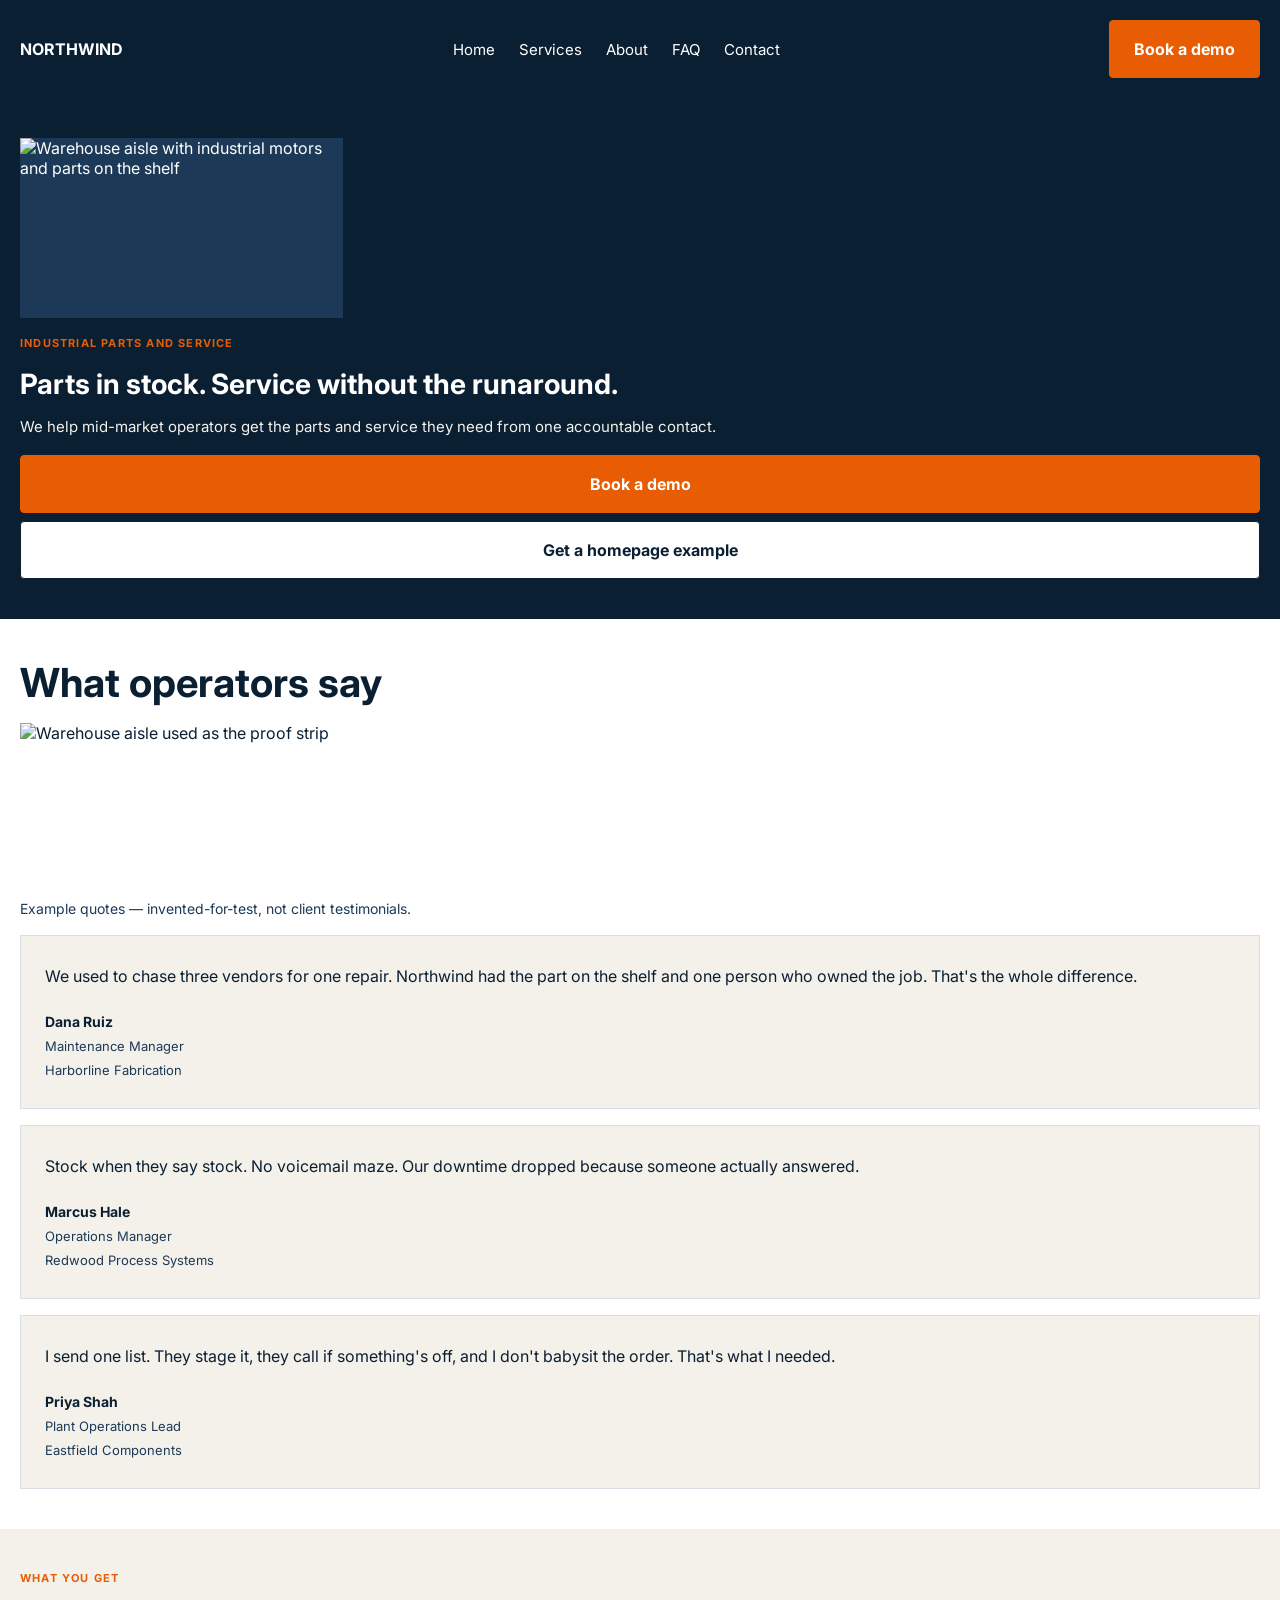
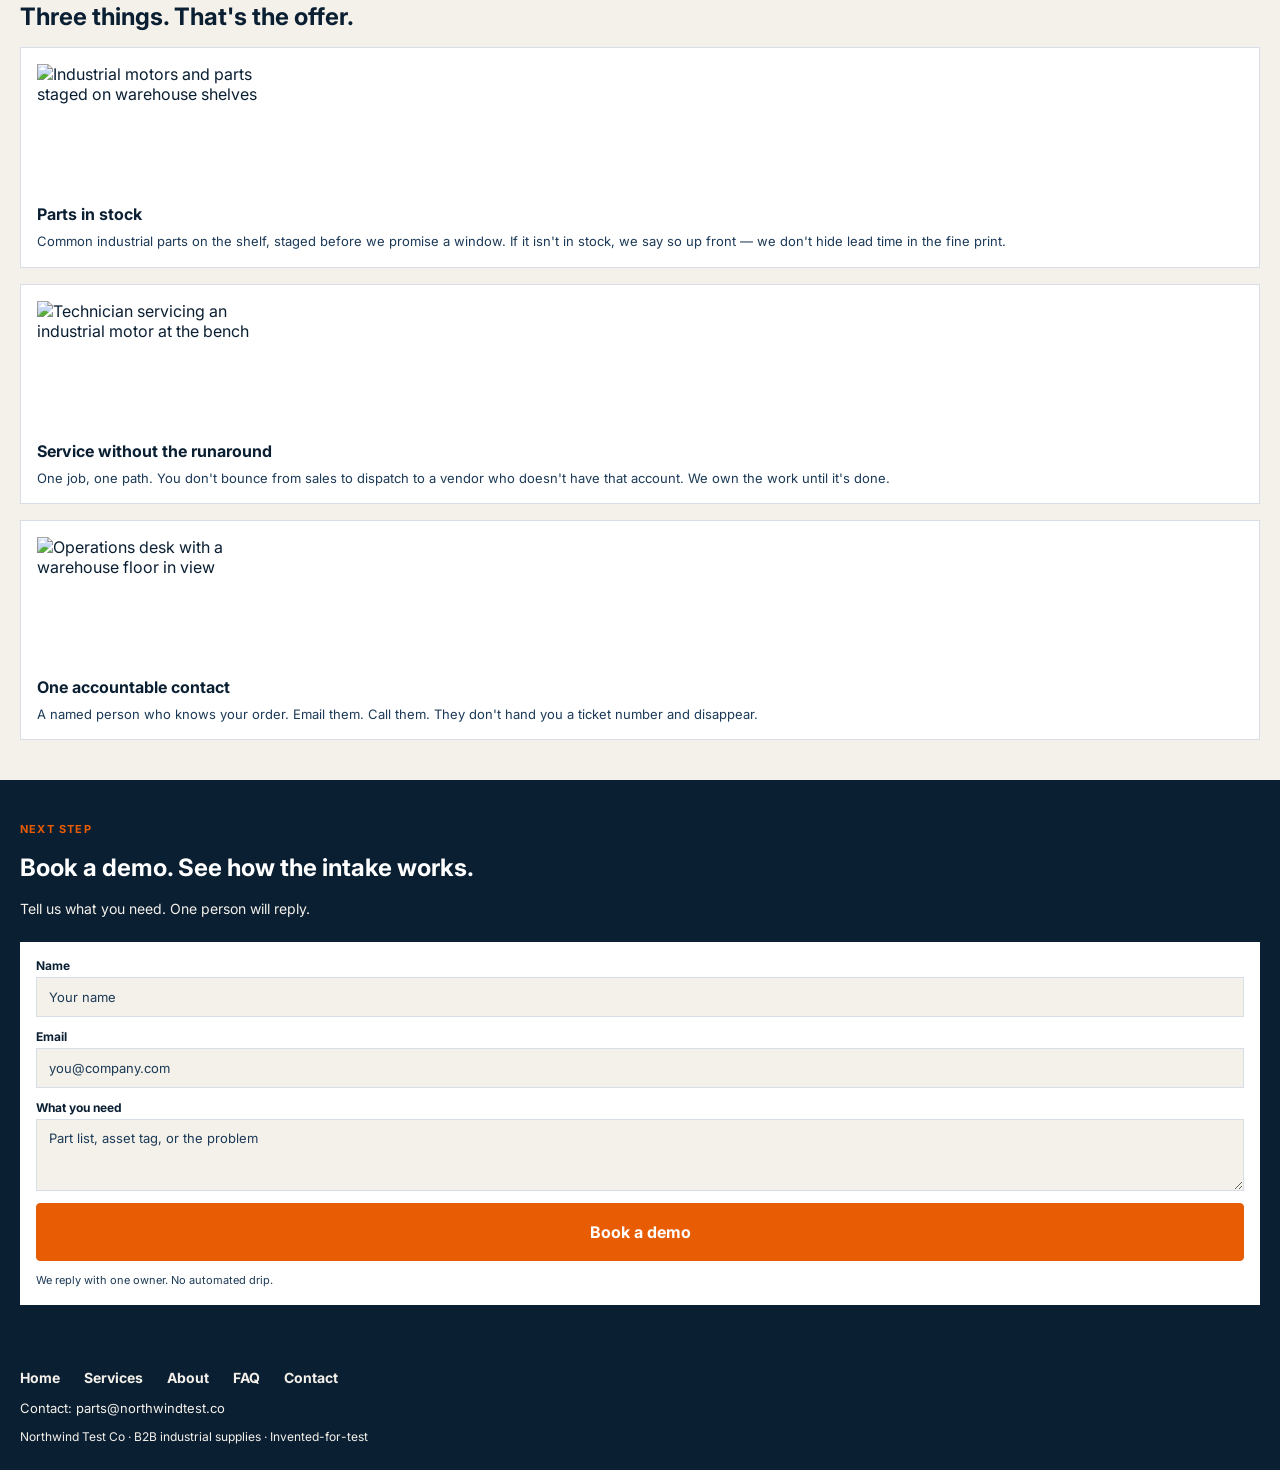
==== index.html @ a819d561 "Add Home preview page (Process unmapped/skipped)" ====
<!DOCTYPE html>
<html lang="en">
<head>
  <meta charset="utf-8">
  <meta name="viewport" content="width=device-width, initial-scale=1">
  <title>Northwind Test Co — Home</title>
  <link rel="preconnect" href="https://fonts.googleapis.com">
  <link rel="preconnect" href="https://fonts.gstatic.com" crossorigin>
  <link href="https://fonts.googleapis.com/css2?family=Inter:wght@400;700&display=swap" rel="stylesheet">
  <link rel="stylesheet" href="northwind.css">
  <link rel="stylesheet" href="ntc-unmapped.css">
</head>
<body>
<main class="ntc-page ntc-page--home" data-build-manifest="1440,768,375" data-ntc-page="home">
  <header class="tcm-nav" data-tcm-widget="tcm-nav">
    <div class="tcm-nav__inner">
      <a class="tcm-nav__wordmark" href="index.html">NORTHWIND</a>
      <nav class="tcm-nav__links" aria-label="Primary">
        <a href="index.html">Home</a>
        <a href="services.html">Services</a>
        <a href="about.html">About</a>
        <a href="faq.html">FAQ</a>
        <a href="contact.html">Contact</a>
      </nav>
      <a class="tcm-btn tcm-btn--primary" href="contact.html">Book a demo</a>
    </div>
  </header>
  <section class="tcm-hero" data-tcm-widget="tcm-hero" id="tcm-hero">
    <div class="tcm-hero__inner">
      <div class="tcm-hero__copy-col">
        <p class="tcm-eyebrow">INDUSTRIAL PARTS AND SERVICE</p>
        <h1 class="tcm-hero__heading">Parts in stock. Service without the runaround.</h1>
        <p class="tcm-hero__copy">We help mid-market operators get the parts and service they need from one accountable contact.</p>
        <div class="tcm-hero__ctas">
          <a class="tcm-btn tcm-btn--primary" href="contact.html">Book a demo</a>
          <a class="tcm-btn tcm-btn--secondary" href="index.html">Get a homepage example</a>
        </div>
      </div>
      <figure class="tcm-hero__media">
        <img src="images/hero-warehouse.png" alt="Warehouse aisle with industrial motors and parts on the shelf" width="520" height="320">
      </figure>
    </div>
  </section>
  <section class="tcm-about" data-tcm-widget="tcm-about" id="tcm-about">
    <div class="tcm-about__inner">
      <h2 class="tcm-about__heading">What operators say</h2>
      <figure class="tcm-about__photo">
        <img src="images/hero-warehouse.png" alt="Warehouse aisle used as the proof strip" width="400" height="160">
      </figure>
      <p class="tcm-about__sub">Example quotes — invented-for-test, not client testimonials.</p>
      <div class="tcm-about__cards">
        <figure class="tcm-card tcm-about__card">
          <blockquote class="tcm-about__quote">We used to chase three vendors for one repair. Northwind had the part on the shelf and one person who owned the job. That's the whole difference.</blockquote>
          <figcaption class="tcm-about__meta">
            <p class="tcm-about__name">Dana Ruiz</p>
            <p class="tcm-about__role">Maintenance Manager</p>
            <p class="tcm-about__company">Harborline Fabrication</p>
          </figcaption>
        </figure>
        <figure class="tcm-card tcm-about__card">
          <blockquote class="tcm-about__quote">Stock when they say stock. No voicemail maze. Our downtime dropped because someone actually answered.</blockquote>
          <figcaption class="tcm-about__meta">
            <p class="tcm-about__name">Marcus Hale</p>
            <p class="tcm-about__role">Operations Manager</p>
            <p class="tcm-about__company">Redwood Process Systems</p>
          </figcaption>
        </figure>
        <figure class="tcm-card tcm-about__card">
          <blockquote class="tcm-about__quote">I send one list. They stage it, they call if something's off, and I don't babysit the order. That's what I needed.</blockquote>
          <figcaption class="tcm-about__meta">
            <p class="tcm-about__name">Priya Shah</p>
            <p class="tcm-about__role">Plant Operations Lead</p>
            <p class="tcm-about__company">Eastfield Components</p>
          </figcaption>
        </figure>
      </div>
    </div>
  </section>
  <section class="tcm-assets" data-tcm-widget="tcm-assets" id="tcm-assets">
    <div class="tcm-assets__inner">
      <p class="tcm-eyebrow">WHAT YOU GET</p>
      <h2 class="tcm-assets__heading">Three things. That's the offer.</h2>
      <div class="tcm-assets__cards">
        <article class="tcm-card tcm-assets__card">
          <figure class="tcm-assets__photo">
            <img src="images/parts-stock.png" alt="Industrial motors and parts staged on warehouse shelves" width="220" height="132">
          </figure>
          <h3 class="tcm-assets__title">Parts in stock</h3>
          <p class="tcm-assets__body">Common industrial parts on the shelf, staged before we promise a window. If it isn't in stock, we say so up front — we don't hide lead time in the fine print.</p>
        </article>
        <article class="tcm-card tcm-assets__card">
          <figure class="tcm-assets__photo">
            <img src="images/service-bench.png" alt="Technician servicing an industrial motor at the bench" width="220" height="132">
          </figure>
          <h3 class="tcm-assets__title">Service without the runaround</h3>
          <p class="tcm-assets__body">One job, one path. You don't bounce from sales to dispatch to a vendor who doesn't have that account. We own the work until it's done.</p>
        </article>
        <article class="tcm-card tcm-assets__card">
          <figure class="tcm-assets__photo">
            <img src="images/accountable-desk.png" alt="Operations desk with a warehouse floor in view" width="220" height="132">
          </figure>
          <h3 class="tcm-assets__title">One accountable contact</h3>
          <p class="tcm-assets__body">A named person who knows your order. Email them. Call them. They don't hand you a ticket number and disappear.</p>
        </article>
      </div>
    </div>
  </section>
  <section class="tcm-cta" data-tcm-widget="tcm-cta" id="tcm-cta">
    <div class="tcm-cta__inner">
      <div class="tcm-cta__copy">
        <p class="tcm-eyebrow">NEXT STEP</p>
        <h2 class="tcm-cta__heading">Book a demo. See how the intake works.</h2>
        <p class="tcm-cta__sub">Tell us what you need. One person will reply.</p>
      </div>
      <form class="tcm-cta__form" action="#" method="post" onsubmit="return false;">
        <label class="tcm-field">
          <span class="tcm-field__label">Name</span>
          <input class="tcm-field__input" type="text" name="name" placeholder="Your name" autocomplete="name">
        </label>
        <label class="tcm-field">
          <span class="tcm-field__label">Email</span>
          <input class="tcm-field__input" type="email" name="email" placeholder="you@company.com" autocomplete="email">
        </label>
        <label class="tcm-field">
          <span class="tcm-field__label">What you need</span>
          <textarea class="tcm-field__input tcm-field__input--area" name="need" placeholder="Part list, asset tag, or the problem" rows="3"></textarea>
        </label>
        <button class="tcm-btn tcm-btn--primary tcm-btn--block" type="submit">Book a demo</button>
        <p class="tcm-cta__note">We reply with one owner. No automated drip.</p>
      </form>
    </div>
  </section>
  <footer class="tcm-footer" data-tcm-widget="tcm-footer">
    <nav class="tcm-footer__links" aria-label="Footer">
      <a href="index.html">Home</a>
      <a href="services.html">Services</a>
      <a href="about.html">About</a>
      <a href="faq.html">FAQ</a>
      <a href="contact.html">Contact</a>
    </nav>
    <p class="tcm-footer__email">Contact: <a href="mailto:parts@northwindtest.co">parts@northwindtest.co</a></p>
    <p class="tcm-footer__copy">Northwind Test Co · B2B industrial supplies · Invented-for-test</p>
  </footer>
</main>
<script src="lead-raster-loader.js"></script>
</body>
</html>
---- northwind.css ----
/* Northwind Test Co — tokens from Lead.NorthwindTestCo build-spec.json */
:root {
  --nw-ink: #0b1f33;
  --nw-steel: #1c3a57;
  --nw-paper: #f4f1ea;
  --nw-safety: #e85d04;
  --nw-signal: #f6c445;
  --nw-fog: #d7dee6;
  --nw-success: #2a6f4e;
  --nw-white: #ffffff;
  --nw-section-pad-y: 40px;
  --nw-section-pad-x: 20px;
  --nw-card-pad: 24px;
  --nw-stack: 16px;
  --nw-font: Inter, system-ui, -apple-system, sans-serif;
  --nw-radius: 4px;
}

*,
*::before,
*::after {
  box-sizing: border-box;
}

html {
  scroll-behavior: smooth;
}

body {
  margin: 0;
  font-family: var(--nw-font);
  color: var(--nw-ink);
  background: var(--nw-white);
  -webkit-font-smoothing: antialiased;
}

img {
  max-width: 100%;
  height: auto;
}

a {
  color: inherit;
  text-decoration: none;
}

p,
h1,
h2,
h3,
blockquote,
figure {
  margin: 0;
}

.ntc-home {
  width: 100%;
}

.tcm-eyebrow {
  font-weight: 700;
  font-size: 11px;
  line-height: 18px;
  letter-spacing: 1.2px;
  text-transform: uppercase;
  color: var(--nw-safety);
}

.tcm-btn {
  display: inline-flex;
  align-items: center;
  justify-content: center;
  padding: 18px 24px;
  border-radius: var(--nw-radius);
  font-weight: 700;
  font-size: 16px;
  line-height: 20px;
  border: 1px solid transparent;
  cursor: pointer;
  font-family: inherit;
  background: none;
}

.tcm-btn--primary {
  background: var(--nw-safety);
  color: var(--nw-white);
  border-color: var(--nw-safety);
}

.tcm-btn--secondary {
  background: var(--nw-white);
  color: var(--nw-ink);
  border-color: var(--nw-ink);
}

.tcm-btn--block {
  width: 100%;
}

.tcm-card {
  background: var(--nw-white);
  border: 1px solid var(--nw-fog);
}

.tcm-nav {
  background: var(--nw-ink);
  color: var(--nw-white);
}

.tcm-nav__inner {
  display: flex;
  flex-wrap: wrap;
  align-items: center;
  justify-content: space-between;
  gap: 16px;
  padding: 20px;
  min-height: 80px;
}

.tcm-nav__wordmark {
  font-weight: 700;
  font-size: 16px;
  line-height: 20px;
  color: var(--nw-white);
  white-space: nowrap;
}

.tcm-nav__links {
  display: flex;
  flex-wrap: wrap;
  align-items: center;
  gap: 8px 24px;
  font-size: 15px;
  line-height: 19px;
}

.tcm-nav__links a {
  color: inherit;
}

.tcm-hero {
  background: var(--nw-ink);
  color: var(--nw-white);
}

.tcm-hero__inner {
  display: flex;
  flex-direction: column-reverse;
  align-items: flex-start;
  gap: var(--nw-stack);
  padding: 40px 20px;
}

.tcm-hero__copy-col {
  display: flex;
  flex-direction: column;
  align-items: flex-start;
  gap: var(--nw-stack);
  width: 100%;
  min-width: 0;
}

.tcm-hero__media {
  width: 100%;
  height: 180px;
  flex-shrink: 0;
  overflow: hidden;
  background: var(--nw-steel);
}

.tcm-hero__media img {
  display: block;
  width: 100%;
  height: 100%;
  object-fit: cover;
  object-position: center;
}

.tcm-hero__heading {
  font-weight: 700;
  font-size: 28px;
  line-height: 1.15;
  color: var(--nw-white);
}

.tcm-hero__copy {
  font-size: 15px;
  line-height: 1.5;
  color: var(--nw-paper);
}

.tcm-hero__ctas {
  display: flex;
  flex-direction: column;
  gap: 8px;
  width: 100%;
}

.tcm-hero__ctas .tcm-btn {
  width: 100%;
}

.tcm-about {
  background: var(--nw-white);
}

.tcm-about__inner {
  display: flex;
  flex-direction: column;
  align-items: flex-start;
  gap: var(--nw-stack);
  padding: 40px 20px;
}

.tcm-about__heading {
  font-weight: 700;
  font-size: 32px;
  line-height: 1.2;
  color: var(--nw-ink);
}

.tcm-about__photo {
  width: 100%;
  max-width: 400px;
  height: 160px;
  overflow: hidden;
  flex-shrink: 0;
}

.tcm-about__photo img {
  display: block;
  width: 100%;
  height: 100%;
  object-fit: cover;
  object-position: center;
}

.tcm-about__sub {
  font-size: 14px;
  line-height: 20px;
  color: var(--nw-steel);
}

.tcm-about__cards {
  display: flex;
  flex-direction: column;
  gap: 16px;
  width: 100%;
}

.tcm-about__card {
  display: flex;
  flex-direction: column;
  gap: 24px;
  padding: 28px 24px;
  background: var(--nw-paper);
}

.tcm-about__quote {
  font-size: 16px;
  line-height: 24px;
  color: var(--nw-ink);
}

.tcm-about__meta {
  display: flex;
  flex-direction: column;
  gap: 4px;
}

.tcm-about__name {
  font-weight: 700;
  font-size: 14px;
  line-height: 20px;
  color: var(--nw-ink);
}

.tcm-about__role,
.tcm-about__company {
  font-size: 13px;
  line-height: 20px;
  color: var(--nw-steel);
}

.tcm-assets {
  background: var(--nw-paper);
}

.tcm-assets__inner {
  display: flex;
  flex-direction: column;
  align-items: flex-start;
  gap: var(--nw-stack);
  padding: 40px 20px;
}

.tcm-assets__heading {
  font-weight: 700;
  font-size: 24px;
  line-height: 1.2;
  color: var(--nw-ink);
}

.tcm-assets__cards {
  display: flex;
  flex-direction: column;
  gap: 16px;
  width: 100%;
}

.tcm-assets__card {
  display: flex;
  flex-direction: column;
  gap: 8px;
  padding: 16px;
  background: var(--nw-white);
}

.tcm-assets__photo {
  width: 220px;
  max-width: 100%;
  height: 132px;
  overflow: hidden;
  flex-shrink: 0;
}

.tcm-assets__photo img {
  display: block;
  width: 100%;
  height: 100%;
  object-fit: cover;
  object-position: center;
}

.tcm-assets__title {
  font-weight: 700;
  font-size: 16px;
  line-height: 1.25;
  color: var(--nw-ink);
}

.tcm-assets__body {
  font-size: 13px;
  line-height: 1.4;
  color: var(--nw-steel);
}

.tcm-cta {
  background: var(--nw-ink);
  color: var(--nw-white);
}

.tcm-cta__inner {
  display: flex;
  flex-direction: column;
  gap: 24px;
  padding: 40px 20px;
}

.tcm-cta__copy {
  display: flex;
  flex-direction: column;
  gap: var(--nw-stack);
}

.tcm-cta__heading {
  font-weight: 700;
  font-size: 24px;
  line-height: 1.2;
  color: var(--nw-white);
}

.tcm-cta__sub {
  font-size: 14px;
  line-height: 1.4;
  color: var(--nw-paper);
}

.tcm-cta__form {
  display: flex;
  flex-direction: column;
  gap: 12px;
  background: var(--nw-white);
  padding: 16px;
  color: var(--nw-ink);
}

.tcm-field {
  display: flex;
  flex-direction: column;
  gap: 4px;
}

.tcm-field__label {
  font-weight: 700;
  font-size: 12px;
  color: var(--nw-ink);
}

.tcm-field__input {
  width: 100%;
  height: 40px;
  padding: 10px 12px;
  border: 1px solid var(--nw-fog);
  background: var(--nw-paper);
  color: var(--nw-ink);
  font-family: inherit;
  font-size: 13px;
}

.tcm-field__input--area {
  height: 72px;
  resize: vertical;
}

.tcm-field__input::placeholder {
  color: var(--nw-steel);
}

.tcm-cta__note {
  font-size: 11px;
  line-height: 1.4;
  color: var(--nw-steel);
}

.tcm-footer {
  background: var(--nw-ink);
  display: flex;
  flex-direction: column;
  align-items: flex-start;
  gap: 12px;
  padding: 24px 20px;
}

.tcm-footer__links {
  display: flex;
  flex-wrap: wrap;
  gap: 8px 24px;
  font-size: 14px;
  line-height: 18px;
  font-weight: 700;
}

.tcm-footer__links a,
.tcm-footer__email a {
  color: var(--nw-paper);
}

.tcm-footer__email {
  font-size: 13px;
  line-height: 18px;
  color: var(--nw-paper);
}

.tcm-footer__copy {
  font-size: 12px;
  line-height: 1.4;
  color: var(--nw-paper);
}

@media (min-width: 768px) {
  .tcm-about__heading {
    font-size: 40px;
    line-height: 48px;
  }

  .tcm-hero__ctas .tcm-btn,
  .tcm-nav .tcm-btn {
    width: auto;
  }

  .tcm-hero__media {
    max-width: 323px;
  }
}

@media (min-width: 1440px) {
  .tcm-nav {
    background: var(--nw-white);
    color: var(--nw-ink);
  }

  .tcm-nav__inner {
    display: grid;
    grid-template-columns: 1fr auto 1fr;
    align-items: center;
    padding: 20px 80px;
  }

  .tcm-nav__wordmark {
    color: var(--nw-ink);
  }

  .tcm-nav__links {
    justify-content: center;
  }

  .tcm-nav__inner > .tcm-btn {
    justify-self: end;
  }

  .tcm-footer {
    padding: 24px 80px;
  }

  .tcm-hero {
    background: var(--nw-white);
    color: var(--nw-ink);
  }

  .tcm-hero__inner {
    flex-direction: row;
    align-items: center;
    gap: 40px;
    padding: 48px 80px;
  }

  .tcm-hero__copy-col {
    flex: 1 1 0;
    width: auto;
  }

  .tcm-hero__media {
    width: 520px;
    max-width: 520px;
    height: 320px;
  }

  .tcm-eyebrow {
    font-size: 14px;
    letter-spacing: 2px;
  }

  .tcm-hero__heading {
    font-size: 48px;
    line-height: 55px;
    color: var(--nw-ink);
    max-width: 20ch;
  }

  .tcm-hero__copy {
    font-size: 18px;
    line-height: 26px;
    color: var(--nw-steel);
    max-width: 40em;
  }

  .tcm-hero__ctas {
    flex-direction: row;
    gap: 12px;
    width: auto;
  }

  .tcm-hero__ctas .tcm-btn {
    width: auto;
  }

  .tcm-about__inner {
    padding: 40px 80px;
    gap: 20px;
  }

  .tcm-about__cards {
    flex-direction: row;
    gap: 24px;
  }

  .tcm-about__card {
    flex: 1;
    background: var(--nw-white);
  }

  .tcm-assets__inner {
    padding: 80px;
    gap: 24px;
  }

  .tcm-assets__heading {
    font-size: 40px;
    line-height: 48px;
  }

  .tcm-assets__cards {
    flex-direction: row;
    gap: 40px;
  }

  .tcm-assets__card {
    flex: 1;
    gap: 20px;
    padding: 24px;
  }

  .tcm-assets__title {
    font-size: 22px;
  }

  .tcm-assets__body {
    font-size: 16px;
    line-height: 1.4;
  }

  .tcm-cta__inner {
    flex-direction: row;
    align-items: flex-start;
    gap: 64px;
    padding: 96px 80px;
  }

  .tcm-cta__copy,
  .tcm-cta__form {
    flex: 1;
    min-width: 0;
  }

  .tcm-cta__heading {
    font-size: 40px;
    line-height: 1.2;
  }

  .tcm-cta__sub {
    font-size: 18px;
  }

  .tcm-cta__form {
    padding: 32px;
    gap: 16px;
  }

  .tcm-field {
    gap: 6px;
  }

  .tcm-field__label {
    font-size: 13px;
  }

  .tcm-field__input {
    height: 44px;
    padding: 12px;
    font-size: 15px;
  }

  .tcm-field__input--area {
    height: 88px;
  }

  .tcm-cta__note {
    font-size: 12px;
  }
}
---- ntc-unmapped.css ----
.ntc-page, .ntc-home { width: 100%; }

/* Unmapped FAQ body — not a catalog widget. Tokens from Lead build-spec. */
.ntc-faq {
  background: var(--nw-paper);
}

.ntc-faq__inner {
  display: flex;
  flex-direction: column;
  align-items: flex-start;
  gap: 28px;
  padding: 40px 20px;
}

.ntc-faq__heading {
  font-weight: 700;
  font-size: 24px;
  line-height: 1.2;
  color: var(--nw-ink);
}

.ntc-faq__item {
  display: flex;
  flex-direction: column;
  gap: 8px;
  width: 100%;
  padding: 16px 20px;
  background: var(--nw-white);
}

.ntc-faq__q {
  font-weight: 700;
  font-size: 18px;
  line-height: 1.25;
  color: var(--nw-ink);
  margin: 0;
}

.ntc-faq__a {
  font-size: 15px;
  line-height: 1.5;
  color: var(--nw-steel);
}

@media (min-width: 1440px) {
  .ntc-faq__inner {
    padding: 80px;
  }

  .ntc-faq__heading {
    font-size: 40px;
    line-height: 1.2;
  }

  .ntc-faq__item {
    padding: 24px;
  }

  .ntc-faq__q {
    font-size: 20px;
  }

  .ntc-faq__a {
    font-size: 16px;
  }
}
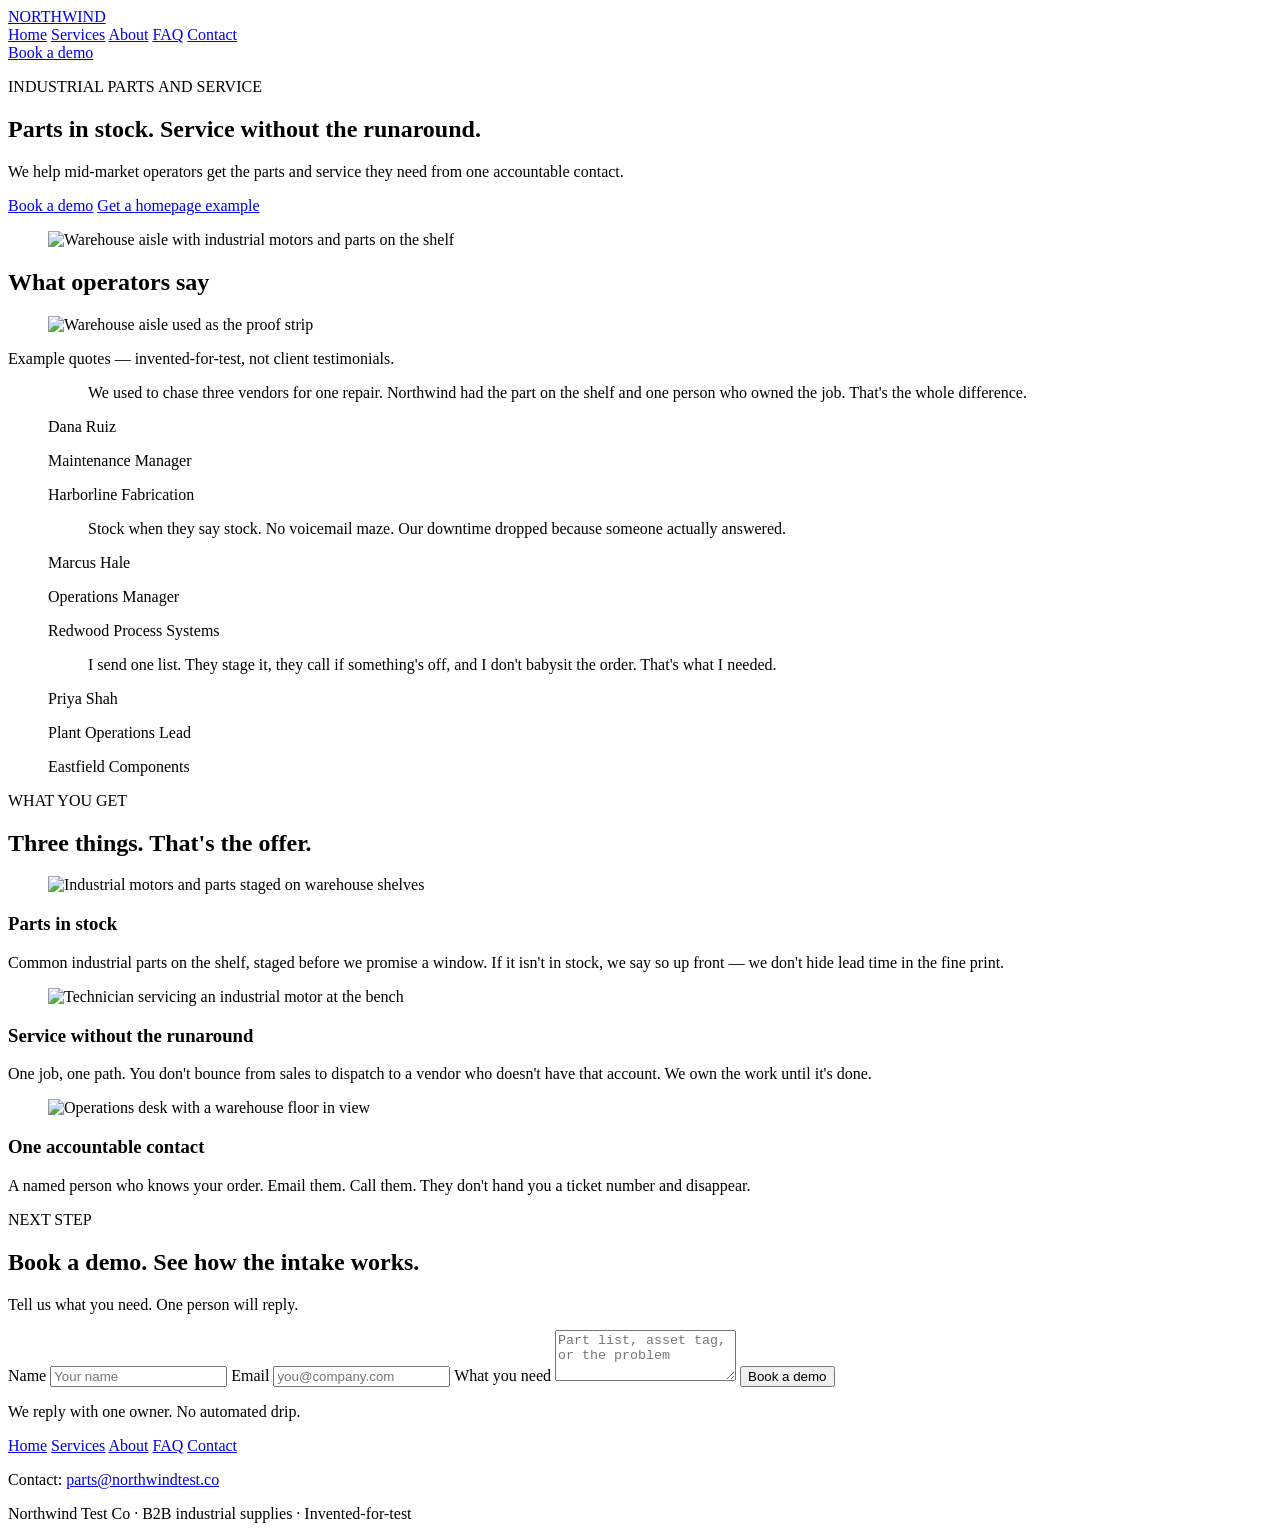
==== commit 3f00da49: "Point Home preview at jsDelivr CSS and htmlpreview IA hrefs" ====
--- a/index.html
+++ b/index.html
@@ -7,22 +7,22 @@
   <link rel="preconnect" href="https://fonts.googleapis.com">
   <link rel="preconnect" href="https://fonts.gstatic.com" crossorigin>
   <link href="https://fonts.googleapis.com/css2?family=Inter:wght@400;700&display=swap" rel="stylesheet">
-  <link rel="stylesheet" href="northwind.css">
-  <link rel="stylesheet" href="ntc-unmapped.css">
+  <link rel="stylesheet" href="https://cdn.jsdelivr.net/gh/TheCreativeMomentum/northwind-test-co-preview@main/northwind.css">
+  <link rel="stylesheet" href="https://cdn.jsdelivr.net/gh/TheCreativeMomentum/northwind-test-co-preview@main/ntc-unmapped.css">
 </head>
 <body>
 <main class="ntc-page ntc-page--home" data-build-manifest="1440,768,375" data-ntc-page="home">
   <header class="tcm-nav" data-tcm-widget="tcm-nav">
     <div class="tcm-nav__inner">
-      <a class="tcm-nav__wordmark" href="index.html">NORTHWIND</a>
+      <a class="tcm-nav__wordmark" href="https://htmlpreview.github.io/?https://github.com/TheCreativeMomentum/northwind-test-co-preview/blob/main/index.html">NORTHWIND</a>
       <nav class="tcm-nav__links" aria-label="Primary">
-        <a href="index.html">Home</a>
-        <a href="services.html">Services</a>
-        <a href="about.html">About</a>
-        <a href="faq.html">FAQ</a>
-        <a href="contact.html">Contact</a>
+        <a href="https://htmlpreview.github.io/?https://github.com/TheCreativeMomentum/northwind-test-co-preview/blob/main/index.html">Home</a>
+        <a href="https://htmlpreview.github.io/?https://github.com/TheCreativeMomentum/northwind-test-co-preview/blob/main/services.html">Services</a>
+        <a href="https://htmlpreview.github.io/?https://github.com/TheCreativeMomentum/northwind-test-co-preview/blob/main/about.html">About</a>
+        <a href="https://htmlpreview.github.io/?https://github.com/TheCreativeMomentum/northwind-test-co-preview/blob/main/faq.html">FAQ</a>
+        <a href="https://htmlpreview.github.io/?https://github.com/TheCreativeMomentum/northwind-test-co-preview/blob/main/contact.html">Contact</a>
       </nav>
-      <a class="tcm-btn tcm-btn--primary" href="contact.html">Book a demo</a>
+      <a class="tcm-btn tcm-btn--primary" href="https://htmlpreview.github.io/?https://github.com/TheCreativeMomentum/northwind-test-co-preview/blob/main/contact.html">Book a demo</a>
     </div>
   </header>
   <section class="tcm-hero" data-tcm-widget="tcm-hero" id="tcm-hero">
@@ -32,8 +32,8 @@
         <h1 class="tcm-hero__heading">Parts in stock. Service without the runaround.</h1>
         <p class="tcm-hero__copy">We help mid-market operators get the parts and service they need from one accountable contact.</p>
         <div class="tcm-hero__ctas">
-          <a class="tcm-btn tcm-btn--primary" href="contact.html">Book a demo</a>
-          <a class="tcm-btn tcm-btn--secondary" href="index.html">Get a homepage example</a>
+          <a class="tcm-btn tcm-btn--primary" href="https://htmlpreview.github.io/?https://github.com/TheCreativeMomentum/northwind-test-co-preview/blob/main/contact.html">Book a demo</a>
+          <a class="tcm-btn tcm-btn--secondary" href="https://htmlpreview.github.io/?https://github.com/TheCreativeMomentum/northwind-test-co-preview/blob/main/index.html">Get a homepage example</a>
         </div>
       </div>
       <figure class="tcm-hero__media">
@@ -132,16 +132,32 @@
   </section>
   <footer class="tcm-footer" data-tcm-widget="tcm-footer">
     <nav class="tcm-footer__links" aria-label="Footer">
-      <a href="index.html">Home</a>
-      <a href="services.html">Services</a>
-      <a href="about.html">About</a>
-      <a href="faq.html">FAQ</a>
-      <a href="contact.html">Contact</a>
+      <a href="https://htmlpreview.github.io/?https://github.com/TheCreativeMomentum/northwind-test-co-preview/blob/main/index.html">Home</a>
+      <a href="https://htmlpreview.github.io/?https://github.com/TheCreativeMomentum/northwind-test-co-preview/blob/main/services.html">Services</a>
+      <a href="https://htmlpreview.github.io/?https://github.com/TheCreativeMomentum/northwind-test-co-preview/blob/main/about.html">About</a>
+      <a href="https://htmlpreview.github.io/?https://github.com/TheCreativeMomentum/northwind-test-co-preview/blob/main/faq.html">FAQ</a>
+      <a href="https://htmlpreview.github.io/?https://github.com/TheCreativeMomentum/northwind-test-co-preview/blob/main/contact.html">Contact</a>
     </nav>
     <p class="tcm-footer__email">Contact: <a href="mailto:parts@northwindtest.co">parts@northwindtest.co</a></p>
     <p class="tcm-footer__copy">Northwind Test Co · B2B industrial supplies · Invented-for-test</p>
   </footer>
 </main>
-<script src="lead-raster-loader.js"></script>
+<script>
+(function () {
+  var BASE = 'https://cdn.jsdelivr.net/gh/TheCreativeMomentum/northwind-test-co-preview@main/';
+  document.querySelectorAll('.tcm-cta__form').forEach(function (form) {
+    form.addEventListener('submit', function (event) { event.preventDefault(); });
+  });
+  document.querySelectorAll('img').forEach(function (img) {
+    var src = img.getAttribute('src') || '';
+    if (src.indexOf('images/') !== 0) return;
+    fetch(BASE + src.replace(/\.png$/i, '.jpg.b64')).then(function (r) {
+      return r.ok ? r.text() : Promise.reject();
+    }).then(function (text) {
+      img.src = 'data:image/jpeg;base64,' + String(text).replace(/\s+/g, '');
+    }).catch(function () {});
+  });
+})();
+</script>
 </body>
 </html>
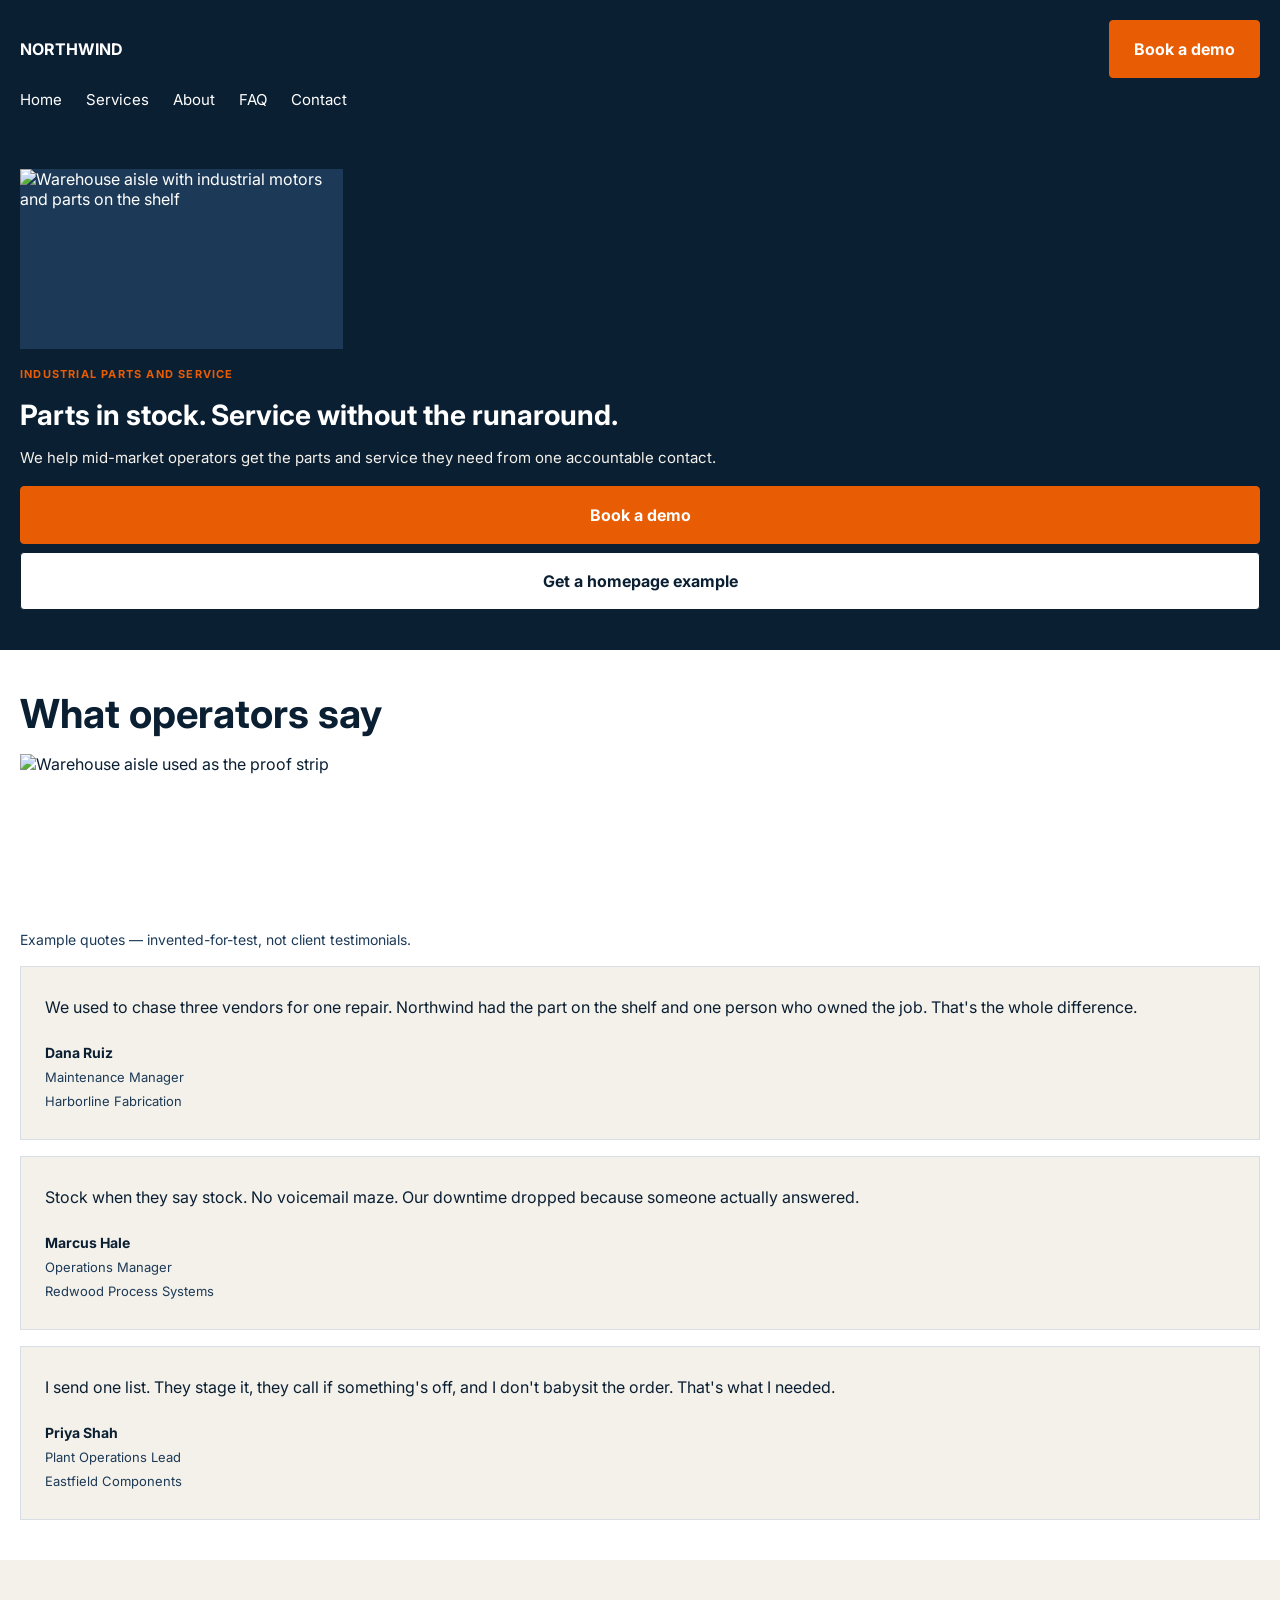
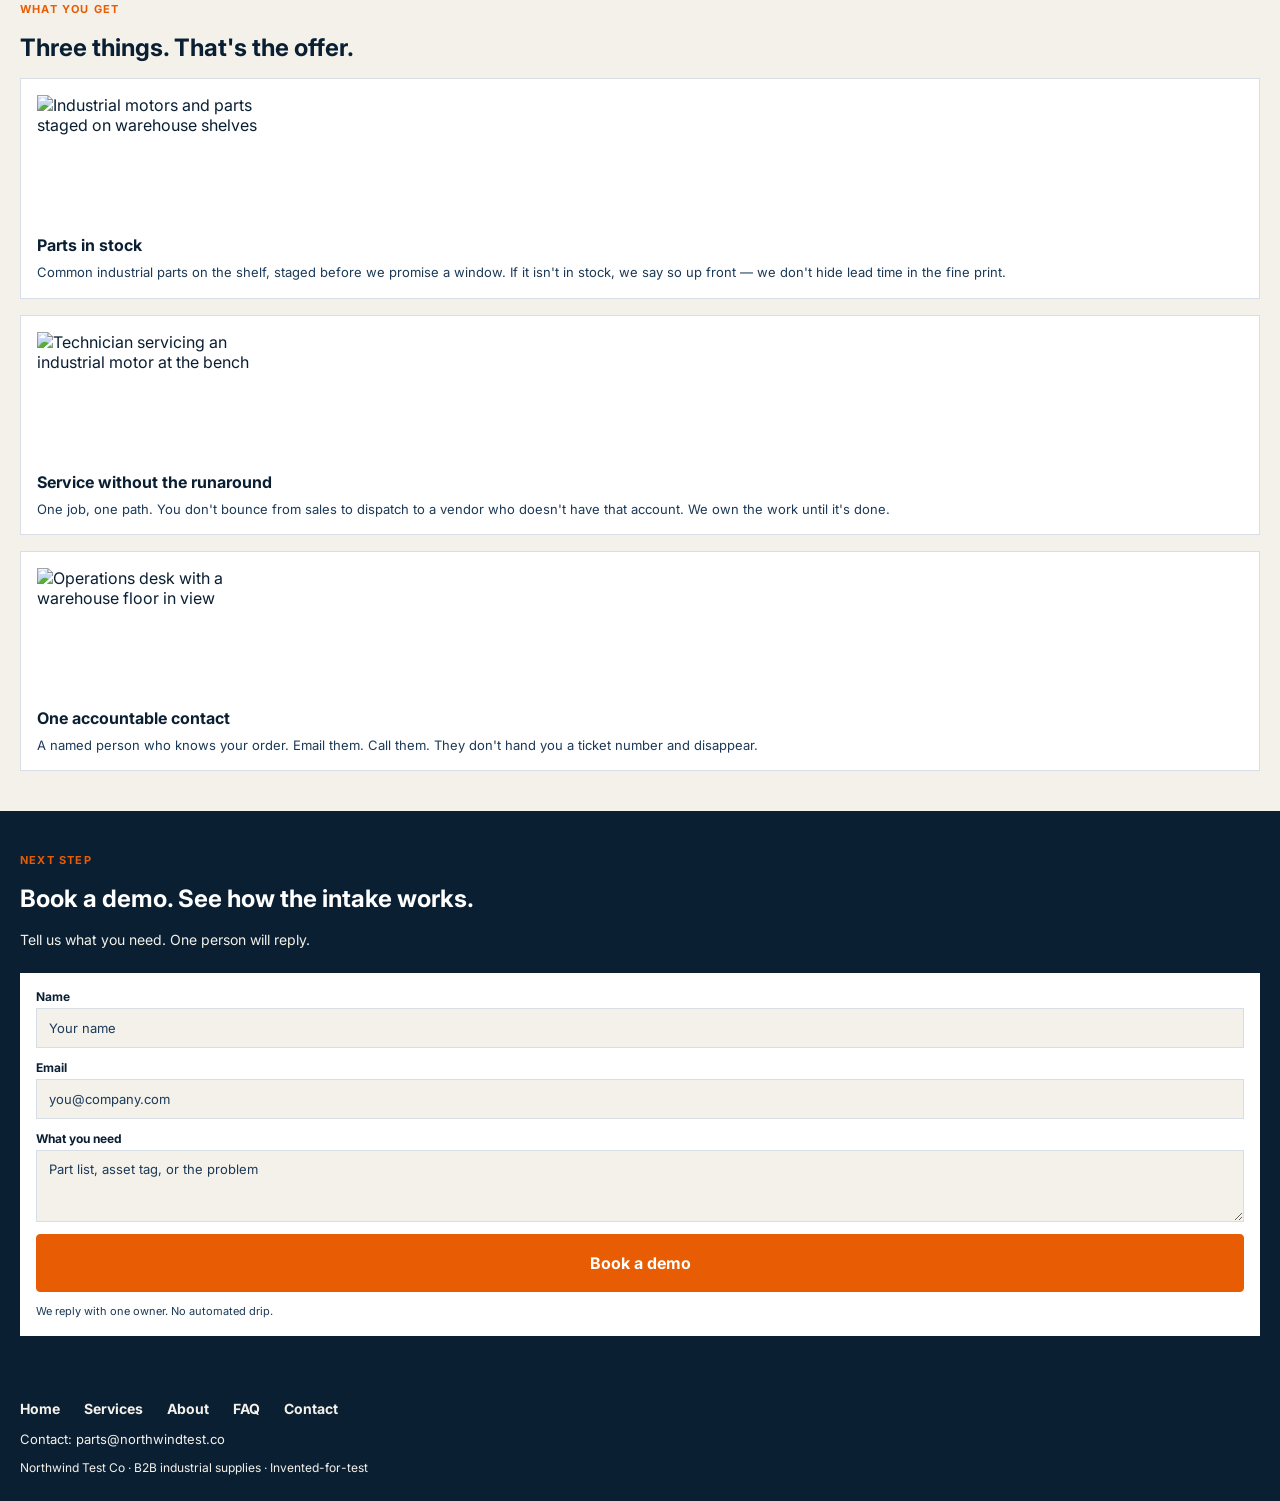
==== commit 61b3de88: "Serve full Lead PNGs and two-row nav / 1440 proof layout" ====
--- a/index.html
+++ b/index.html
@@ -7,8 +7,783 @@
   <link rel="preconnect" href="https://fonts.googleapis.com">
   <link rel="preconnect" href="https://fonts.gstatic.com" crossorigin>
   <link href="https://fonts.googleapis.com/css2?family=Inter:wght@400;700&display=swap" rel="stylesheet">
-  <link rel="stylesheet" href="https://cdn.jsdelivr.net/gh/TheCreativeMomentum/northwind-test-co-preview@main/northwind.css">
-  <link rel="stylesheet" href="https://cdn.jsdelivr.net/gh/TheCreativeMomentum/northwind-test-co-preview@main/ntc-unmapped.css">
+  <style>
+/* Northwind Test Co — tokens from Lead.NorthwindTestCo build-spec.json */
+:root {
+  --nw-ink: #0b1f33;
+  --nw-steel: #1c3a57;
+  --nw-paper: #f4f1ea;
+  --nw-safety: #e85d04;
+  --nw-signal: #f6c445;
+  --nw-fog: #d7dee6;
+  --nw-success: #2a6f4e;
+  --nw-white: #ffffff;
+  --nw-section-pad-y: 40px;
+  --nw-section-pad-x: 20px;
+  --nw-card-pad: 24px;
+  --nw-stack: 16px;
+  --nw-font: Inter, system-ui, -apple-system, sans-serif;
+  --nw-radius: 4px;
+}
+
+*,
+*::before,
+*::after {
+  box-sizing: border-box;
+}
+
+html {
+  scroll-behavior: smooth;
+}
+
+body {
+  margin: 0;
+  font-family: var(--nw-font);
+  color: var(--nw-ink);
+  background: var(--nw-white);
+  -webkit-font-smoothing: antialiased;
+}
+
+img {
+  max-width: 100%;
+  height: auto;
+}
+
+a {
+  color: inherit;
+  text-decoration: none;
+}
+
+p,
+h1,
+h2,
+h3,
+blockquote,
+figure {
+  margin: 0;
+}
+
+.ntc-home {
+  width: 100%;
+}
+
+.tcm-eyebrow {
+  font-weight: 700;
+  font-size: 11px;
+  line-height: 18px;
+  letter-spacing: 1.2px;
+  text-transform: uppercase;
+  color: var(--nw-safety);
+}
+
+.tcm-btn {
+  display: inline-flex;
+  align-items: center;
+  justify-content: center;
+  padding: 18px 24px;
+  border-radius: var(--nw-radius);
+  font-weight: 700;
+  font-size: 16px;
+  line-height: 20px;
+  border: 1px solid transparent;
+  cursor: pointer;
+  font-family: inherit;
+  background: none;
+}
+
+.tcm-btn--primary {
+  background: var(--nw-safety);
+  color: var(--nw-white);
+  border-color: var(--nw-safety);
+}
+
+.tcm-btn--secondary {
+  background: var(--nw-white);
+  color: var(--nw-ink);
+  border-color: var(--nw-ink);
+}
+
+.tcm-btn--block {
+  width: 100%;
+}
+
+.tcm-card {
+  background: var(--nw-white);
+  border: 1px solid var(--nw-fog);
+}
+
+/* --- tcm-nav --- */
+.tcm-nav {
+  background: var(--nw-ink);
+  color: var(--nw-white);
+}
+
+/* 375/768: two-row Figma nav — wordmark + Book a demo, then IA links. No hamburger. */
+.tcm-nav__inner {
+  display: grid;
+  grid-template-columns: 1fr auto;
+  grid-template-areas:
+    "wordmark cta"
+    "links links";
+  align-items: center;
+  column-gap: 16px;
+  row-gap: 12px;
+  padding: 20px;
+  min-height: 80px;
+}
+
+.tcm-nav__wordmark {
+  grid-area: wordmark;
+  font-weight: 700;
+  font-size: 16px;
+  line-height: 20px;
+  color: var(--nw-white);
+  white-space: nowrap;
+}
+
+.tcm-nav__links {
+  grid-area: links;
+  display: flex;
+  flex-wrap: wrap;
+  align-items: center;
+  gap: 8px 24px;
+  font-size: 15px;
+  line-height: 19px;
+}
+
+.tcm-nav__inner > .tcm-btn {
+  grid-area: cta;
+  width: auto;
+}
+
+.tcm-nav__links a {
+  color: inherit;
+}
+
+/* --- tcm-hero --- */
+/* Copy and photo are siblings — never overlaid. Mobile: photo above copy. */
+.tcm-hero {
+  background: var(--nw-ink);
+  color: var(--nw-white);
+}
+
+.tcm-hero__inner {
+  display: flex;
+  flex-direction: column-reverse;
+  align-items: flex-start;
+  gap: var(--nw-stack);
+  padding: 40px 20px;
+}
+
+.tcm-hero__copy-col {
+  display: flex;
+  flex-direction: column;
+  align-items: flex-start;
+  gap: var(--nw-stack);
+  width: 100%;
+  min-width: 0;
+}
+
+.tcm-hero__media {
+  width: 100%;
+  height: 180px;
+  flex-shrink: 0;
+  overflow: hidden;
+  background: var(--nw-steel);
+}
+
+.tcm-hero__media img {
+  display: block;
+  width: 100%;
+  height: 100%;
+  max-width: none;
+  max-height: none;
+  object-fit: cover;
+  object-position: center;
+}
+
+.tcm-hero__heading {
+  font-weight: 700;
+  font-size: 28px;
+  line-height: 1.15;
+  color: var(--nw-white);
+}
+
+.tcm-hero__copy {
+  font-size: 15px;
+  line-height: 1.5;
+  color: var(--nw-paper);
+}
+
+.tcm-hero__ctas {
+  display: flex;
+  flex-direction: column;
+  gap: 8px;
+  width: 100%;
+}
+
+.tcm-hero__ctas .tcm-btn {
+  width: 100%;
+}
+
+/* --- tcm-about --- */
+.tcm-about {
+  background: var(--nw-white);
+}
+
+.tcm-about__inner {
+  display: flex;
+  flex-direction: column;
+  align-items: flex-start;
+  gap: var(--nw-stack);
+  padding: 40px 20px;
+}
+
+.tcm-about__heading {
+  font-weight: 700;
+  font-size: 32px;
+  line-height: 1.2;
+  color: var(--nw-ink);
+  width: 100%;
+}
+
+.tcm-about__photo {
+  width: 100%;
+  max-width: 400px;
+  height: 160px;
+  overflow: hidden;
+  flex-shrink: 0;
+}
+
+.tcm-about__photo img {
+  display: block;
+  width: 100%;
+  height: 100%;
+  max-width: none;
+  max-height: none;
+  object-fit: cover;
+  object-position: center;
+}
+
+.tcm-about__sub {
+  font-size: 14px;
+  line-height: 20px;
+  color: var(--nw-steel);
+}
+
+.tcm-about__cards {
+  display: flex;
+  flex-direction: column;
+  gap: 16px;
+  width: 100%;
+}
+
+.tcm-about__card {
+  display: flex;
+  flex-direction: column;
+  gap: 24px;
+  padding: 28px 24px;
+  background: var(--nw-paper);
+}
+
+.tcm-about__quote {
+  font-size: 16px;
+  line-height: 24px;
+  color: var(--nw-ink);
+}
+
+.tcm-about__meta {
+  display: flex;
+  flex-direction: column;
+  gap: 4px;
+}
+
+.tcm-about__name {
+  font-weight: 700;
+  font-size: 14px;
+  line-height: 20px;
+  color: var(--nw-ink);
+}
+
+.tcm-about__role,
+.tcm-about__company {
+  font-size: 13px;
+  line-height: 20px;
+  color: var(--nw-steel);
+}
+
+/* --- tcm-assets --- */
+.tcm-assets {
+  background: var(--nw-paper);
+}
+
+.tcm-assets__inner {
+  display: flex;
+  flex-direction: column;
+  align-items: flex-start;
+  gap: var(--nw-stack);
+  padding: 40px 20px;
+}
+
+.tcm-assets__heading {
+  font-weight: 700;
+  font-size: 24px;
+  line-height: 1.2;
+  color: var(--nw-ink);
+}
+
+.tcm-assets__cards {
+  display: flex;
+  flex-direction: column;
+  gap: 16px;
+  width: 100%;
+}
+
+.tcm-assets__card {
+  display: flex;
+  flex-direction: column;
+  gap: 8px;
+  padding: 16px;
+  background: var(--nw-white);
+}
+
+.tcm-assets__photo {
+  width: 220px;
+  max-width: 100%;
+  height: 132px;
+  overflow: hidden;
+  flex-shrink: 0;
+}
+
+.tcm-assets__photo img {
+  display: block;
+  width: 100%;
+  height: 100%;
+  max-width: none;
+  max-height: none;
+  object-fit: cover;
+  object-position: center;
+}
+
+.tcm-assets__title {
+  font-weight: 700;
+  font-size: 16px;
+  line-height: 1.25;
+  color: var(--nw-ink);
+}
+
+.tcm-assets__body {
+  font-size: 13px;
+  line-height: 1.4;
+  color: var(--nw-steel);
+}
+
+/* --- tcm-cta --- */
+.tcm-cta {
+  background: var(--nw-ink);
+  color: var(--nw-white);
+}
+
+.tcm-cta__inner {
+  display: flex;
+  flex-direction: column;
+  gap: 24px;
+  padding: 40px 20px;
+}
+
+.tcm-cta__copy {
+  display: flex;
+  flex-direction: column;
+  gap: var(--nw-stack);
+}
+
+.tcm-cta__heading {
+  font-weight: 700;
+  font-size: 24px;
+  line-height: 1.2;
+  color: var(--nw-white);
+}
+
+.tcm-cta__sub {
+  font-size: 14px;
+  line-height: 1.4;
+  color: var(--nw-paper);
+}
+
+.tcm-cta__form {
+  display: flex;
+  flex-direction: column;
+  gap: 12px;
+  background: var(--nw-white);
+  padding: 16px;
+  color: var(--nw-ink);
+}
+
+.tcm-field {
+  display: flex;
+  flex-direction: column;
+  gap: 4px;
+}
+
+.tcm-field__label {
+  font-weight: 700;
+  font-size: 12px;
+  color: var(--nw-ink);
+}
+
+.tcm-field__input {
+  width: 100%;
+  height: 40px;
+  padding: 10px 12px;
+  border: 1px solid var(--nw-fog);
+  background: var(--nw-paper);
+  color: var(--nw-ink);
+  font-family: inherit;
+  font-size: 13px;
+}
+
+.tcm-field__input--area {
+  height: 72px;
+  resize: vertical;
+}
+
+.tcm-field__input::placeholder {
+  color: var(--nw-steel);
+}
+
+.tcm-cta__note {
+  font-size: 11px;
+  line-height: 1.4;
+  color: var(--nw-steel);
+}
+
+/* --- tcm-footer --- */
+.tcm-footer {
+  background: var(--nw-ink);
+  display: flex;
+  flex-direction: column;
+  align-items: flex-start;
+  gap: 12px;
+  padding: 24px 20px;
+}
+
+.tcm-footer__links {
+  display: flex;
+  flex-wrap: wrap;
+  gap: 8px 24px;
+  font-size: 14px;
+  line-height: 18px;
+  font-weight: 700;
+}
+
+.tcm-footer__links a,
+.tcm-footer__email a {
+  color: var(--nw-paper);
+}
+
+.tcm-footer__email {
+  font-size: 13px;
+  line-height: 18px;
+  color: var(--nw-paper);
+}
+
+.tcm-footer__copy {
+  font-size: 12px;
+  line-height: 1.4;
+  color: var(--nw-paper);
+}
+
+/* Handshake tablet 768 — still stacked; photo stays above copy */
+@media (min-width: 768px) {
+  .tcm-about__heading {
+    font-size: 40px;
+    line-height: 48px;
+  }
+
+  .tcm-hero__ctas .tcm-btn,
+  .tcm-nav .tcm-btn {
+    width: auto;
+  }
+
+  .tcm-hero__media {
+    max-width: 323px;
+  }
+}
+
+/* Handshake desktop 1440 — two-column hero, copy left / photo right, no overlap */
+@media (min-width: 1440px) {
+  .tcm-nav {
+    background: var(--nw-white);
+    color: var(--nw-ink);
+  }
+
+  .tcm-nav__inner {
+    display: grid;
+    grid-template-columns: 1fr auto 1fr;
+    grid-template-areas: "wordmark links cta";
+    align-items: center;
+    padding: 20px 80px;
+  }
+
+  .tcm-nav__wordmark {
+    color: var(--nw-ink);
+  }
+
+  .tcm-nav__links {
+    justify-content: center;
+  }
+
+  .tcm-nav__inner > .tcm-btn {
+    justify-self: end;
+  }
+
+  .tcm-footer {
+    padding: 24px 80px;
+  }
+
+  .tcm-hero {
+    background: var(--nw-white);
+    color: var(--nw-ink);
+  }
+
+  .tcm-hero__inner {
+    flex-direction: row;
+    align-items: center;
+    gap: 40px;
+    padding: 48px 80px;
+  }
+
+  .tcm-hero__copy-col {
+    flex: 1 1 0;
+    width: auto;
+  }
+
+  .tcm-hero__media {
+    width: 520px;
+    max-width: 520px;
+    height: 320px;
+  }
+
+  .tcm-eyebrow {
+    font-size: 14px;
+    letter-spacing: 2px;
+  }
+
+  .tcm-hero__heading {
+    font-size: 48px;
+    line-height: 55px;
+    color: var(--nw-ink);
+    max-width: 20ch;
+  }
+
+  .tcm-hero__copy {
+    font-size: 18px;
+    line-height: 26px;
+    color: var(--nw-steel);
+    max-width: 40em;
+  }
+
+  .tcm-hero__ctas {
+    flex-direction: row;
+    gap: 12px;
+    width: auto;
+  }
+
+  .tcm-hero__ctas .tcm-btn {
+    width: auto;
+  }
+
+  /* Proof: warehouse photo LEFT of the three quote cards */
+  .tcm-about__inner {
+    display: grid;
+    grid-template-columns: 400px 1fr;
+    grid-template-areas:
+      "heading heading"
+      "sub sub"
+      "photo cards";
+    align-items: start;
+    column-gap: 24px;
+    row-gap: 20px;
+    padding: 40px 80px;
+  }
+
+  .tcm-about__heading {
+    grid-area: heading;
+  }
+
+  .tcm-about__sub {
+    grid-area: sub;
+  }
+
+  .tcm-about__photo {
+    grid-area: photo;
+    width: 400px;
+    max-width: 400px;
+    height: 160px;
+  }
+
+  .tcm-about__cards {
+    grid-area: cards;
+    flex-direction: row;
+    gap: 24px;
+    width: auto;
+    min-width: 0;
+  }
+
+  .tcm-about__card {
+    flex: 1;
+    background: var(--nw-white);
+  }
+
+  .tcm-assets__inner {
+    padding: 80px;
+    gap: 24px;
+  }
+
+  .tcm-assets__heading {
+    font-size: 40px;
+    line-height: 48px;
+  }
+
+  .tcm-assets__cards {
+    flex-direction: row;
+    gap: 40px;
+  }
+
+  .tcm-assets__card {
+    flex: 1;
+    gap: 20px;
+    padding: 24px;
+  }
+
+  .tcm-assets__title {
+    font-size: 22px;
+  }
+
+  .tcm-assets__body {
+    font-size: 16px;
+    line-height: 1.4;
+  }
+
+  .tcm-cta__inner {
+    flex-direction: row;
+    align-items: flex-start;
+    gap: 64px;
+    padding: 96px 80px;
+  }
+
+  .tcm-cta__copy,
+  .tcm-cta__form {
+    flex: 1;
+    min-width: 0;
+  }
+
+  .tcm-cta__heading {
+    font-size: 40px;
+    line-height: 1.2;
+  }
+
+  .tcm-cta__sub {
+    font-size: 18px;
+  }
+
+  .tcm-cta__form {
+    padding: 32px;
+    gap: 16px;
+  }
+
+  .tcm-field {
+    gap: 6px;
+  }
+
+  .tcm-field__label {
+    font-size: 13px;
+  }
+
+  .tcm-field__input {
+    height: 44px;
+    padding: 12px;
+    font-size: 15px;
+  }
+
+  .tcm-field__input--area {
+    height: 88px;
+  }
+
+  .tcm-cta__note {
+    font-size: 12px;
+  }
+}
+
+.ntc-page, .ntc-home { width: 100%; }
+
+/* Unmapped FAQ body — not a catalog widget. Tokens from Lead build-spec. */
+.ntc-faq {
+  background: var(--nw-paper);
+}
+
+.ntc-faq__inner {
+  display: flex;
+  flex-direction: column;
+  align-items: flex-start;
+  gap: 28px;
+  padding: 40px 20px;
+}
+
+.ntc-faq__heading {
+  font-weight: 700;
+  font-size: 24px;
+  line-height: 1.2;
+  color: var(--nw-ink);
+}
+
+.ntc-faq__item {
+  display: flex;
+  flex-direction: column;
+  gap: 8px;
+  width: 100%;
+  padding: 16px 20px;
+  background: var(--nw-white);
+}
+
+.ntc-faq__q {
+  font-weight: 700;
+  font-size: 18px;
+  line-height: 1.25;
+  color: var(--nw-ink);
+  margin: 0;
+}
+
+.ntc-faq__a {
+  font-size: 15px;
+  line-height: 1.5;
+  color: var(--nw-steel);
+}
+
+@media (min-width: 1440px) {
+  .ntc-faq__inner {
+    padding: 80px;
+  }
+
+  .ntc-faq__heading {
+    font-size: 40px;
+    line-height: 1.2;
+  }
+
+  .ntc-faq__item {
+    padding: 24px;
+  }
+
+  .ntc-faq__q {
+    font-size: 20px;
+  }
+
+  .ntc-faq__a {
+    font-size: 16px;
+  }
+}
+
+</style>
 </head>
 <body>
 <main class="ntc-page ntc-page--home" data-build-manifest="1440,768,375" data-ntc-page="home">
@@ -37,7 +812,7 @@
         </div>
       </div>
       <figure class="tcm-hero__media">
-        <img src="images/hero-warehouse.png" alt="Warehouse aisle with industrial motors and parts on the shelf" width="520" height="320">
+        <img src="https://iili.io/nHEPRPj.png" alt="Warehouse aisle with industrial motors and parts on the shelf" width="520" height="320">
       </figure>
     </div>
   </section>
@@ -45,7 +820,7 @@
     <div class="tcm-about__inner">
       <h2 class="tcm-about__heading">What operators say</h2>
       <figure class="tcm-about__photo">
-        <img src="images/hero-warehouse.png" alt="Warehouse aisle used as the proof strip" width="400" height="160">
+        <img src="https://iili.io/nHEPRPj.png" alt="Warehouse aisle used as the proof strip" width="400" height="160">
       </figure>
       <p class="tcm-about__sub">Example quotes — invented-for-test, not client testimonials.</p>
       <div class="tcm-about__cards">
@@ -83,21 +858,21 @@
       <div class="tcm-assets__cards">
         <article class="tcm-card tcm-assets__card">
           <figure class="tcm-assets__photo">
-            <img src="images/parts-stock.png" alt="Industrial motors and parts staged on warehouse shelves" width="220" height="132">
+            <img src="https://iili.io/nHEP4ff.png" alt="Industrial motors and parts staged on warehouse shelves" width="220" height="132">
           </figure>
           <h3 class="tcm-assets__title">Parts in stock</h3>
           <p class="tcm-assets__body">Common industrial parts on the shelf, staged before we promise a window. If it isn't in stock, we say so up front — we don't hide lead time in the fine print.</p>
         </article>
         <article class="tcm-card tcm-assets__card">
           <figure class="tcm-assets__photo">
-            <img src="images/service-bench.png" alt="Technician servicing an industrial motor at the bench" width="220" height="132">
+            <img src="https://iili.io/nHEPsJ2.png" alt="Technician servicing an industrial motor at the bench" width="220" height="132">
           </figure>
           <h3 class="tcm-assets__title">Service without the runaround</h3>
           <p class="tcm-assets__body">One job, one path. You don't bounce from sales to dispatch to a vendor who doesn't have that account. We own the work until it's done.</p>
         </article>
         <article class="tcm-card tcm-assets__card">
           <figure class="tcm-assets__photo">
-            <img src="images/accountable-desk.png" alt="Operations desk with a warehouse floor in view" width="220" height="132">
+            <img src="https://iili.io/nHEPZb9.png" alt="Operations desk with a warehouse floor in view" width="220" height="132">
           </figure>
           <h3 class="tcm-assets__title">One accountable contact</h3>
           <p class="tcm-assets__body">A named person who knows your order. Email them. Call them. They don't hand you a ticket number and disappear.</p>
@@ -144,18 +919,17 @@
 </main>
 <script>
 (function () {
-  var BASE = 'https://cdn.jsdelivr.net/gh/TheCreativeMomentum/northwind-test-co-preview@main/';
-  document.querySelectorAll('.tcm-cta__form').forEach(function (form) {
-    form.addEventListener('submit', function (event) { event.preventDefault(); });
+  var MAP = {"hero-warehouse.png": "https://iili.io/nHEPRPj.png", "parts-stock.png": "https://iili.io/nHEP4ff.png", "service-bench.png": "https://iili.io/nHEPsJ2.png", "accountable-desk.png": "https://iili.io/nHEPZb9.png"};
+  document.querySelectorAll(".tcm-cta__form").forEach(function (form) {
+    form.addEventListener("submit", function (event) { event.preventDefault(); });
   });
-  document.querySelectorAll('img').forEach(function (img) {
-    var src = img.getAttribute('src') || '';
-    if (src.indexOf('images/') !== 0) return;
-    fetch(BASE + src.replace(/\.png$/i, '.jpg.b64')).then(function (r) {
-      return r.ok ? r.text() : Promise.reject();
-    }).then(function (text) {
-      img.src = 'data:image/jpeg;base64,' + String(text).replace(/\s+/g, '');
-    }).catch(function () {});
+  document.querySelectorAll("img").forEach(function (img) {
+    var src = img.getAttribute("src") || "";
+    var file = src.split("/").pop().split("?")[0];
+    if (MAP[file]) img.src = MAP[file];
+    Object.keys(MAP).forEach(function (name) {
+      if (src.indexOf(name) !== -1) img.src = MAP[name];
+    });
   });
 })();
 </script>
